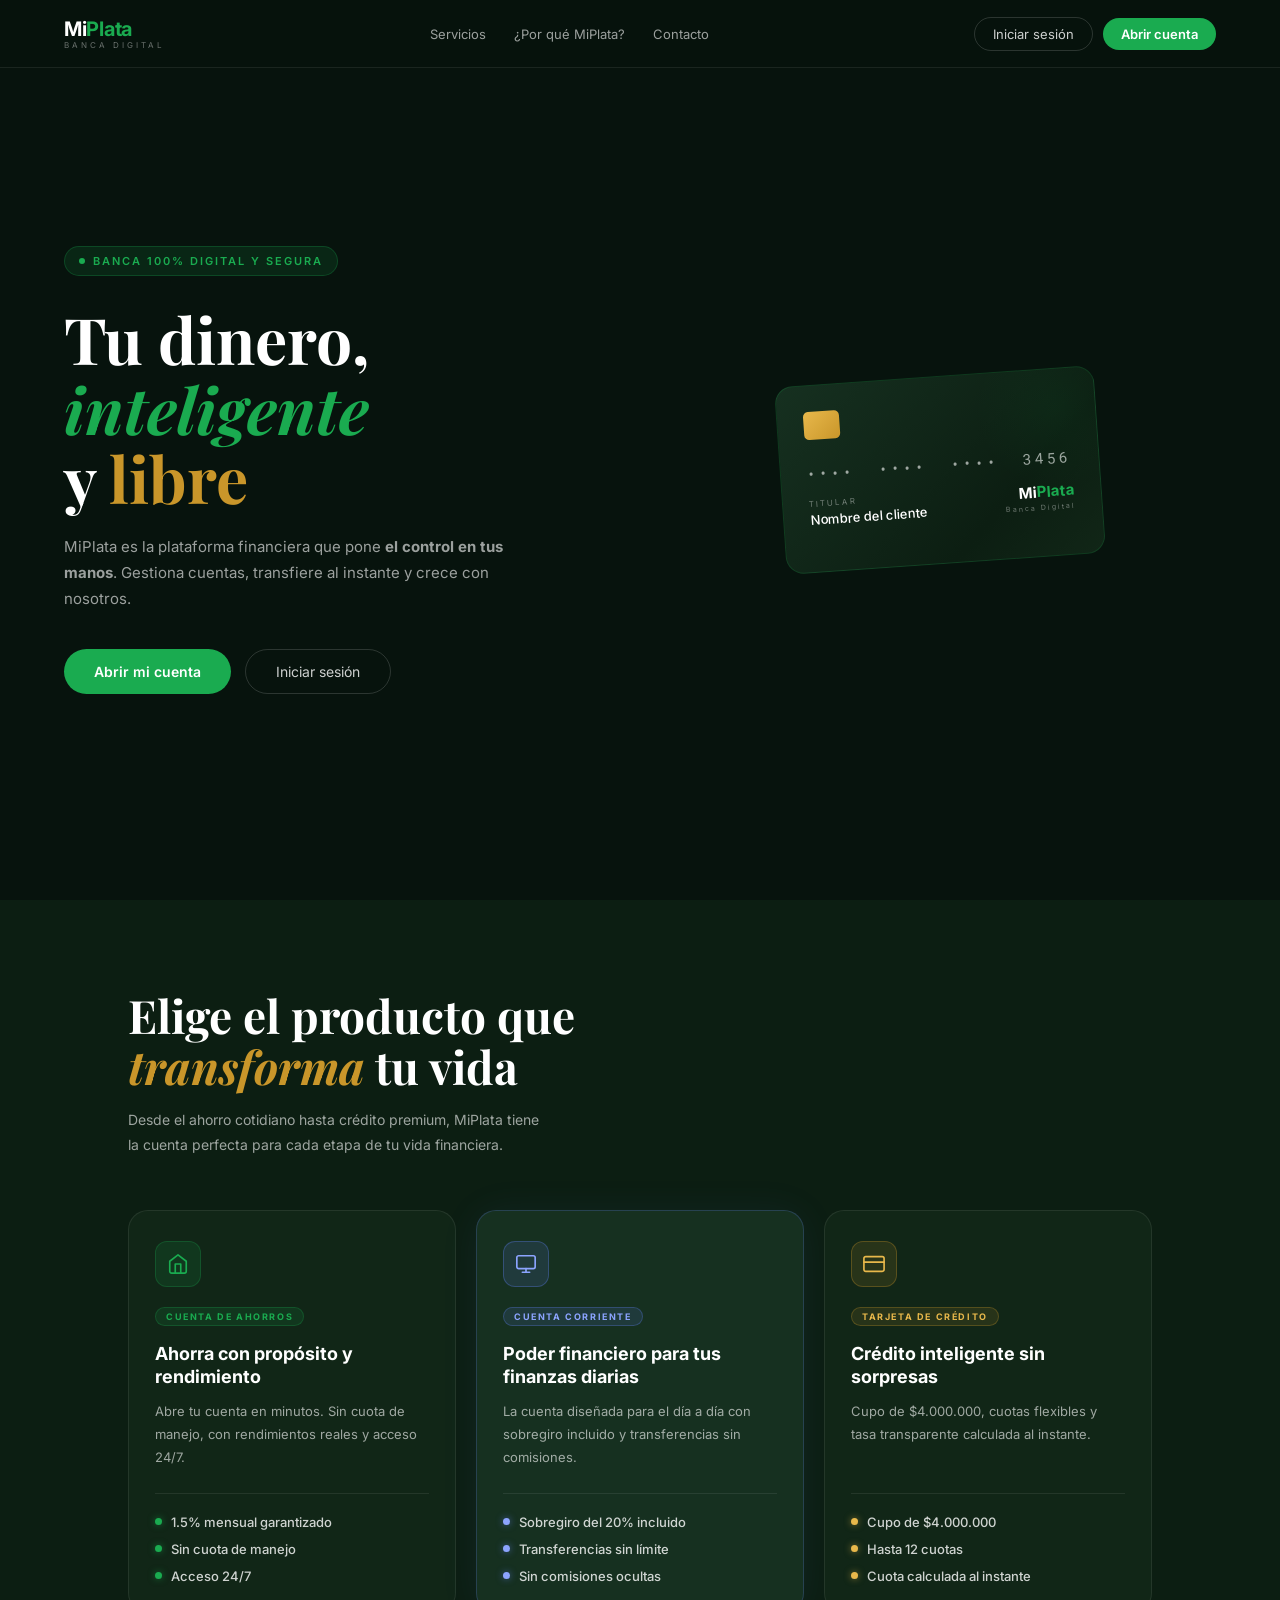
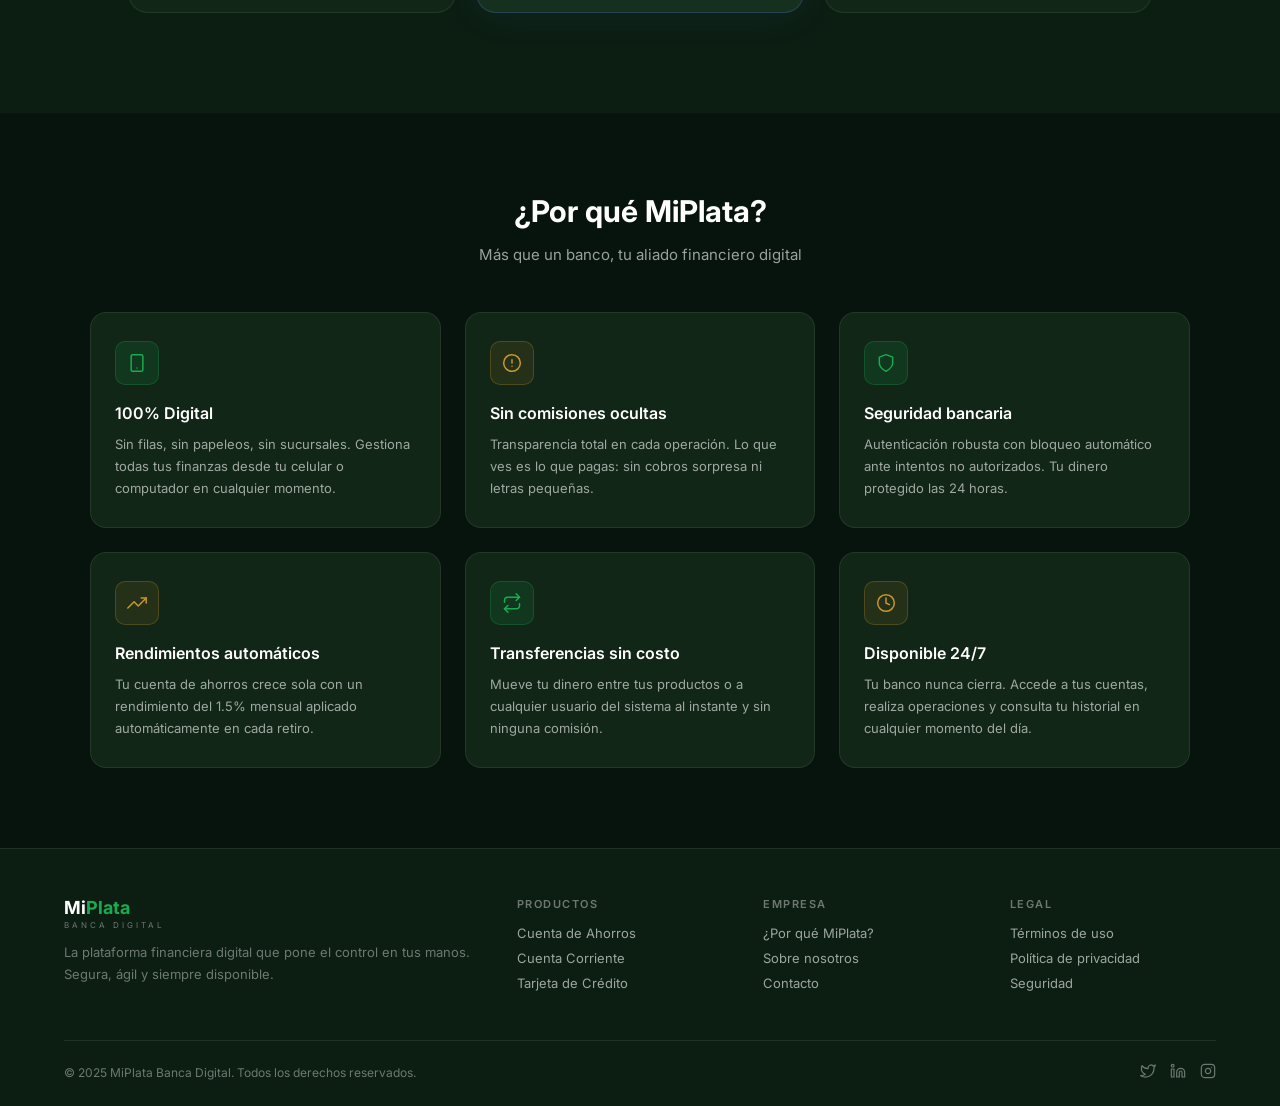
==== Miplata/index.html @ 4e87bd4b "US-001 feat, fet sistema bancario primer entregablea m2" ====
<!DOCTYPE html>
<html lang="es">
<head>
  <meta charset="UTF-8">
  <meta name="viewport" content="width=device-width, initial-scale=1.0">
  <title>MiPlata · Banca Digital</title>
  <link rel="stylesheet" href="css/styles.css">
  <link rel="preconnect" href="https://fonts.googleapis.com">
  <link rel="preconnect" href="https://fonts.gstatic.com" crossorigin>
</head>
<body>

<!-- ══════════════════════════════════════════
     LANDING
══════════════════════════════════════════ -->
<!-- PÁGINA DE DESTINO -->
<div id="page-landing" style="display:none">
  <section class="hero">
    <div class="hero-content">
      <div class="hero-badge"><span class="badge-dot"></span>Banca 100% digital y segura</div>
      <h1 class="hero-title">
        Tu dinero,<br>
        <span class="italic">inteligente</span><br>
        y <span class="gold">libre</span>
      </h1>
      <p class="hero-desc">
        MiPlata es la plataforma financiera que pone <strong>el control en tus manos</strong>.
        Gestiona cuentas, transfiere al instante y crece con nosotros.
      </p>
      <div class="hero-actions">
        <button class="btn-primary" id="hero-btn-register">Abrir mi cuenta</button>
        <button class="btn-outline" id="hero-btn-login">Iniciar sesión</button>
      </div>
    </div>
    <div class="hero-visual">
      <div class="bank-card">
        <div class="card-chip"></div>
        <div class="card-number">•••• &nbsp;•••• &nbsp;•••• &nbsp;3456</div>
        <div class="card-footer">
          <div>
            <div class="card-holder-label">Titular</div>
            <div class="card-holder-name">Nombre del cliente</div>
          </div>
          <div>
            <div class="card-brand-name">Mi<span>Plata</span></div>
            <div class="card-brand-sub">Banca Digital</div>
          </div>
        </div>
      </div>
    </div>
  </section>
<!-- Servicios destacados -->
  <section class="features" id="servicios">
    <div class="products-header">
      <h2 class="products-heading">Elige el producto que <em class="heading-em">transforma</em> tu vida</h2>
      <p class="products-subheading">Desde el ahorro cotidiano hasta crédito premium, MiPlata tiene la cuenta perfecta para cada etapa de tu vida financiera.</p>
    </div>
    <div class="products-grid">

      <!-- Cuenta de Ahorros -->
      <div class="product-card">
        <div class="pc-icon pc-icon--green">
          <svg viewBox="0 0 24 24" fill="none" stroke="currentColor" stroke-width="1.8" stroke-linecap="round" stroke-linejoin="round"><path d="M3 9l9-7 9 7v11a2 2 0 0 1-2 2H5a2 2 0 0 1-2-2z"/><polyline points="9 22 9 12 15 12 15 22"/></svg>
        </div>
        <span class="pc-badge pc-badge--green">Cuenta de Ahorros</span>
        <h3 class="pc-title">Ahorra con propósito y rendimiento</h3>
        <p class="pc-desc">Abre tu cuenta en minutos. Sin cuota de manejo, con rendimientos reales y acceso 24/7.</p>
        <ul class="pc-list">
          <li class="pc-item pc-item--green">1.5% mensual garantizado</li>
          <li class="pc-item pc-item--green">Sin cuota de manejo</li>
          <li class="pc-item pc-item--green">Acceso 24/7</li>
        </ul>
      </div>

      <!-- Cuenta Corriente -->
      <div class="product-card product-card--featured">
        <div class="pc-icon pc-icon--blue">
          <svg viewBox="0 0 24 24" fill="none" stroke="currentColor" stroke-width="1.8" stroke-linecap="round" stroke-linejoin="round"><rect x="2" y="3" width="20" height="14" rx="2"/><path d="M8 21h8"/><path d="M12 17v4"/></svg>
        </div>
        <span class="pc-badge pc-badge--blue">Cuenta Corriente</span>
        <h3 class="pc-title">Poder financiero para tus finanzas diarias</h3>
        <p class="pc-desc">La cuenta diseñada para el día a día con sobregiro incluido y transferencias sin comisiones.</p>
        <ul class="pc-list">
          <li class="pc-item pc-item--blue">Sobregiro del 20% incluido</li>
          <li class="pc-item pc-item--blue">Transferencias sin límite</li>
          <li class="pc-item pc-item--blue">Sin comisiones ocultas</li>
        </ul>
      </div>

      <!-- Tarjeta de Crédito -->
      <div class="product-card">
        <div class="pc-icon pc-icon--gold">
          <svg viewBox="0 0 24 24" fill="none" stroke="currentColor" stroke-width="1.8" stroke-linecap="round" stroke-linejoin="round"><rect x="1" y="4" width="22" height="16" rx="2"/><line x1="1" y1="10" x2="23" y2="10"/></svg>
        </div>
        <span class="pc-badge pc-badge--gold">Tarjeta de Crédito</span>
        <h3 class="pc-title">Crédito inteligente sin sorpresas</h3>
        <p class="pc-desc">Cupo de $4.000.000, cuotas flexibles y tasa transparente calculada al instante.</p>
        <ul class="pc-list">
          <li class="pc-item pc-item--gold">Cupo de $4.000.000</li>
          <li class="pc-item pc-item--gold">Hasta 12 cuotas</li>
          <li class="pc-item pc-item--gold">Cuota calculada al instante</li>
        </ul>
      </div>

    </div>
  </section>
<!-- ¿Por qué MiPlata? -->
  <section class="why-section" id="por-que-miplata">
    <h2 class="section-title">¿Por qué MiPlata?</h2>
    <p class="why-subtitle">Más que un banco, tu aliado financiero digital</p>
    <div class="why-grid">
      <div class="why-card">
        <div class="why-icon">
          <svg viewBox="0 0 24 24" fill="none" stroke="currentColor" stroke-width="1.8" stroke-linecap="round" stroke-linejoin="round"><rect x="5" y="2" width="14" height="20" rx="2"/><line x1="12" y1="18" x2="12.01" y2="18"/></svg>
        </div>
        <h3 class="why-title">100% Digital</h3>
        <p class="why-desc">Sin filas, sin papeleos, sin sucursales. Gestiona todas tus finanzas desde tu celular o computador en cualquier momento.</p>
      </div>
      <div class="why-card">
        <div class="why-icon why-icon--gold">
          <svg viewBox="0 0 24 24" fill="none" stroke="currentColor" stroke-width="1.8" stroke-linecap="round" stroke-linejoin="round"><circle cx="12" cy="12" r="10"/><line x1="12" y1="8" x2="12" y2="12"/><line x1="12" y1="16" x2="12.01" y2="16"/></svg>
        </div>
        <h3 class="why-title">Sin comisiones ocultas</h3>
        <p class="why-desc">Transparencia total en cada operación. Lo que ves es lo que pagas: sin cobros sorpresa ni letras pequeñas.</p>
      </div>
      <div class="why-card">
        <div class="why-icon">
          <svg viewBox="0 0 24 24" fill="none" stroke="currentColor" stroke-width="1.8" stroke-linecap="round" stroke-linejoin="round"><path d="M12 22s8-4 8-10V5l-8-3-8 3v7c0 6 8 10 8 10z"/></svg>
        </div>
        <h3 class="why-title">Seguridad bancaria</h3>
        <p class="why-desc">Autenticación robusta con bloqueo automático ante intentos no autorizados. Tu dinero protegido las 24 horas.</p>
      </div>
      <div class="why-card">
        <div class="why-icon why-icon--gold">
          <svg viewBox="0 0 24 24" fill="none" stroke="currentColor" stroke-width="1.8" stroke-linecap="round" stroke-linejoin="round"><polyline points="23 6 13.5 15.5 8.5 10.5 1 18"/><polyline points="17 6 23 6 23 12"/></svg>
        </div>
        <h3 class="why-title">Rendimientos automáticos</h3>
        <p class="why-desc">Tu cuenta de ahorros crece sola con un rendimiento del 1.5% mensual aplicado automáticamente en cada retiro.</p>
      </div>
      <div class="why-card">
        <div class="why-icon">
          <svg viewBox="0 0 24 24" fill="none" stroke="currentColor" stroke-width="1.8" stroke-linecap="round" stroke-linejoin="round"><polyline points="17 1 21 5 17 9"/><path d="M3 11V9a4 4 0 0 1 4-4h14"/><polyline points="7 23 3 19 7 15"/><path d="M21 13v2a4 4 0 0 1-4 4H3"/></svg>
        </div>
        <h3 class="why-title">Transferencias sin costo</h3>
        <p class="why-desc">Mueve tu dinero entre tus productos o a cualquier usuario del sistema al instante y sin ninguna comisión.</p>
      </div>
      <div class="why-card">
        <div class="why-icon why-icon--gold">
          <svg viewBox="0 0 24 24" fill="none" stroke="currentColor" stroke-width="1.8" stroke-linecap="round" stroke-linejoin="round"><circle cx="12" cy="12" r="10"/><polyline points="12 6 12 12 16 14"/></svg>
        </div>
        <h3 class="why-title">Disponible 24/7</h3>
        <p class="why-desc">Tu banco nunca cierra. Accede a tus cuentas, realiza operaciones y consulta tu historial en cualquier momento del día.</p>
      </div>
    </div>
  </section>

<!-- Contacto -->
  <footer class="footer">
    <div class="footer-grid">
      <div class="footer-brand">
        <div class="brand-main" style="font-size:18px;font-weight:700">Mi<span style="color:var(--green)">Plata</span></div>
        <div class="brand-sub" style="font-size:8px;letter-spacing:3px;color:var(--w40);text-transform:uppercase;margin-top:2px">Banca Digital</div>
        <p style="margin-top:12px">La plataforma financiera digital que pone el control en tus manos. Segura, ágil y siempre disponible.</p>
      </div>
      <div class="footer-col">
        <h4>Productos</h4>
        <a href="#">Cuenta de Ahorros</a>
        <a href="#">Cuenta Corriente</a>
        <a href="#">Tarjeta de Crédito</a>
      </div>
      <div class="footer-col">
        <h4>Empresa</h4>
        <a href="#">¿Por qué MiPlata?</a>
        <a href="#">Sobre nosotros</a>
        <a href="#">Contacto</a>
      </div>
      <div class="footer-col">
        <h4>Legal</h4>
        <a href="#">Términos de uso</a>
        <a href="#">Política de privacidad</a>
        <a href="#">Seguridad</a>
      </div>
    </div>
    <div class="footer-bottom">
      <span>© 2025 MiPlata Banca Digital. Todos los derechos reservados.</span>
      <div class="footer-social">
        <a href="#"><svg viewBox="0 0 24 24" fill="none" stroke="currentColor" stroke-width="1.8" stroke-linecap="round" stroke-linejoin="round"><path d="M23 3a10.9 10.9 0 0 1-3.14 1.53 4.48 4.48 0 0 0-7.86 3v1A10.66 10.66 0 0 1 3 4s-4 9 5 13a11.64 11.64 0 0 1-7 2c9 5 20 0 20-11.5a4.5 4.5 0 0 0-.08-.83A7.72 7.72 0 0 0 23 3z"/></svg></a>
        <a href="#"><svg viewBox="0 0 24 24" fill="none" stroke="currentColor" stroke-width="1.8" stroke-linecap="round" stroke-linejoin="round"><path d="M16 8a6 6 0 0 1 6 6v7h-4v-7a2 2 0 0 0-2-2 2 2 0 0 0-2 2v7h-4v-7a6 6 0 0 1 6-6z"/><rect x="2" y="9" width="4" height="12"/><circle cx="4" cy="4" r="2"/></svg></a>
        <a href="#"><svg viewBox="0 0 24 24" fill="none" stroke="currentColor" stroke-width="1.8" stroke-linecap="round" stroke-linejoin="round"><rect x="2" y="2" width="20" height="20" rx="5"/><path d="M16 11.37A4 4 0 1 1 12.63 8 4 4 0 0 1 16 11.37z"/><line x1="17.5" y1="6.5" x2="17.51" y2="6.5"/></svg></a>
      </div>
    </div>
  </footer>
</div>

<!-- ══════════════════════════════════════════
     LOGIN
══════════════════════════════════════════ -->
<div id="page-login" style="display:none">
  <div class="auth-page">
    <div class="auth-container">
      <div class="auth-brand">
        <h2>Bienvenido a<br>Mi<span>Plata</span></h2>
        <p>Acceda de forma segura a su banca digital. Sus finanzas en un solo lugar, siempre disponibles.</p>
      </div>
      <div class="auth-card">
        <h3>Iniciar sesión</h3>
        <div id="login-intentos" class="intentos-badge hidden">
          <svg viewBox="0 0 24 24" fill="none" stroke="currentColor" stroke-width="1.8" stroke-linecap="round" stroke-linejoin="round"><rect x="3" y="11" width="18" height="11" rx="2"/><path d="M7 11V7a5 5 0 0 1 10 0v4"/></svg>
          <span></span>
        </div>
        <div id="login-alert" class="hidden" style="margin-bottom:16px"></div>
        <form id="form-login">
          <div class="form-group">
            <label>Usuario</label>
            <input id="login-usuario" class="form-control" type="text" placeholder="Nombre de usuario" autocomplete="username">
          </div>
          <div class="form-group">
            <label>Contraseña</label>
            <input id="login-contrasena" class="form-control" type="password" placeholder="Contraseña" autocomplete="current-password">
          </div>
          <button class="btn-submit" id="btn-login" type="submit">Iniciar sesión</button>
        </form>
        <div class="auth-footer">¿No tiene cuenta? <a href="#" id="link-to-registro">Regístrese aquí</a></div>
      </div>
    </div>
  </div>
</div>

<!-- ══════════════════════════════════════════
     REGISTRO
══════════════════════════════════════════ -->
<div id="page-registro" style="display:none">
  <div class="auth-page">
    <div class="auth-container">
      <div class="auth-brand">
        <h2>Únase a<br>Mi<span>Plata</span></h2>
        <p>Abra su cuenta en minutos y comience a gestionar su dinero de forma inteligente y segura.</p>
      </div>
      <div class="auth-card">
        <h3>Crear cuenta</h3>
        <div id="reg-alert" class="hidden" style="margin-bottom:16px"></div>
        <form id="form-registro">
          <div class="form-row">
            <div class="form-group">
              <label>Tipo de documento</label>
              <select id="reg-tipo-doc" class="form-control">
                <option value="CC">Cédula de ciudadanía</option>
                <option value="PA">Pasaporte</option>
              </select>
            </div>
            <div class="form-group">
              <label>Número de documento</label>
              <input id="reg-id" class="form-control" type="text" placeholder="Ej: 1234567890">
            </div>
          </div>
          <div class="form-group">
            <label>Celular</label>
            <input id="reg-celular" class="form-control" type="tel" placeholder="Ej: 3001234567">
          </div>
          <div class="form-group">
            <label>Nombre completo</label>
            <input id="reg-nombre" class="form-control" type="text" placeholder="Nombre y apellidos">
          </div>
          <div class="form-group">
            <label>Usuario <span style="color:var(--w40);font-size:11px">(identificador único)</span></label>
            <input id="reg-usuario" class="form-control" type="text" placeholder="Nombre de usuario">
          </div>
          <div class="form-row">
            <div class="form-group">
              <label>Contraseña</label>
              <input id="reg-contrasena" class="form-control" type="password" placeholder="Mínimo 4 caracteres">
            </div>
            <div class="form-group">
              <label>Confirmar contraseña</label>
              <input id="reg-confirmar" class="form-control" type="password" placeholder="Repita la contraseña">
            </div>
          </div>
          <div class="form-row">
            <div class="form-group">
              <label>Tipo de cuenta</label>
              <select id="reg-tipo" class="form-control">
                <option value="AH">Cuenta de Ahorros</option>
                <option value="CC">Cuenta Corriente</option>
              </select>
            </div>
            <div class="form-group">
              <label>Saldo inicial (COP)</label>
              <input id="reg-saldo" class="form-control" type="number" min="0" placeholder="Ej: 500.000">
            </div>
          </div>
          <button class="btn-submit" type="submit">Crear mi cuenta</button>
        </form>
        <div class="auth-footer">¿Ya tiene cuenta? <a href="#" id="link-to-login">Inicie sesión</a></div>
      </div>
    </div>
  </div>
</div>

<!-- ══════════════════════════════════════════
     DASHBOARD
══════════════════════════════════════════ -->
<!-- NAVBAR (landing / auth) -->
<nav class="navbar" id="main-navbar">
  <div class="nav-brand">
    <div class="brand-main">Mi<span>Plata</span></div>
    <div class="brand-sub">Banca Digital</div>
  </div>
  <div class="nav-links">
    <a href="#servicios" id="nav-servicios">Servicios</a>
    <a href="#por-que-miplata" id="nav-por-que">¿Por qué MiPlata?</a>
    <a href="#">Contacto</a>
  </div>
  <div class="nav-actions">
    <button class="btn-nav-login" id="nav-login">Iniciar sesión</button>
    <button class="btn-nav-register" id="nav-register">Abrir cuenta</button>
  </div>
</nav>

<!-- TOPBAR DASHBOARD -->
<header class="dash-topbar" id="dash-topbar">
  <div class="dash-topbar__brand">
    <div class="brand-main">Mi<span>Plata</span></div>
    <div class="brand-sub">Banca Digital</div>
  </div>
  <div class="dash-topbar__center">
    <div class="dash-topbar__greeting" id="topbar-greeting">Bienvenido</div>
    <div class="dash-topbar__date" id="topbar-date"></div>
  </div>
  
</header>
<!-- FIN NAVBAR / TOPBAR -->
<div id="page-dashboard" style="display:none">
  <div class="dashboard">
    <aside class="sidebar">
      <div class="sidebar-user">
        <div class="sidebar-avatar" id="sidebar-avatar">MP</div>
        <div class="sidebar-name" id="sidebar-name">Cliente</div>
        <div class="sidebar-id" id="sidebar-id">ID: —</div>
      </div>
      <nav class="sidebar-nav">
        <button class="nav-item active" data-panel="panel-saldo">
          <svg viewBox="0 0 24 24" fill="none" stroke="currentColor" stroke-width="1.8" stroke-linecap="round" stroke-linejoin="round"><rect x="1" y="4" width="22" height="16" rx="3"/><path d="M1 10h22"/></svg>
          Consultar Saldo
        </button>
        <button class="nav-item" data-panel="panel-consignar">
          <svg viewBox="0 0 24 24" fill="none" stroke="currentColor" stroke-width="1.8" stroke-linecap="round" stroke-linejoin="round"><line x1="12" y1="19" x2="12" y2="5"/><polyline points="5 12 12 5 19 12"/></svg>
          Consignar
        </button>
        <button class="nav-item" data-panel="panel-retirar">
          <svg viewBox="0 0 24 24" fill="none" stroke="currentColor" stroke-width="1.8" stroke-linecap="round" stroke-linejoin="round"><line x1="12" y1="5" x2="12" y2="19"/><polyline points="19 12 12 19 5 12"/></svg>
          Retirar
        </button>
        <button class="nav-item" data-panel="panel-transferir">
          <svg viewBox="0 0 24 24" fill="none" stroke="currentColor" stroke-width="1.8" stroke-linecap="round" stroke-linejoin="round"><polyline points="17 1 21 5 17 9"/><path d="M3 11V9a4 4 0 0 1 4-4h14"/><polyline points="7 23 3 19 7 15"/><path d="M21 13v2a4 4 0 0 1-4 4H3"/></svg>
          Transferir
        </button>
        <button class="nav-item" data-panel="panel-movimientos">
          <svg viewBox="0 0 24 24" fill="none" stroke="currentColor" stroke-width="1.8" stroke-linecap="round" stroke-linejoin="round"><circle cx="12" cy="12" r="10"/><polyline points="12 6 12 12 16 14"/></svg>
          Movimientos
        </button>
        <div class="nav-divider"></div>
        <button class="nav-item" data-panel="panel-perfil">
          <svg viewBox="0 0 24 24" fill="none" stroke="currentColor" stroke-width="1.8" stroke-linecap="round" stroke-linejoin="round"><path d="M20 21v-2a4 4 0 0 0-4-4H8a4 4 0 0 0-4 4v2"/><circle cx="12" cy="7" r="4"/></svg>
          Perfil
        </button>
        <div class="nav-divider"></div>
        <button class="nav-item danger" id="btn-logout">
          <svg viewBox="0 0 24 24" fill="none" stroke="currentColor" stroke-width="1.8" stroke-linecap="round" stroke-linejoin="round"><path d="M9 21H5a2 2 0 0 1-2-2V5a2 2 0 0 1 2-2h4"/><polyline points="16 17 21 12 16 7"/><line x1="21" y1="12" x2="9" y2="12"/></svg>
          Cerrar sesión
        </button>
      </nav>
    </aside>
<!-- CONTENIDO PRINCIPAL -->
    <main class="main-content">
      <div class="account-tabs" id="account-tabs"></div>

      <div class="balance-card">
        <div class="balance-label" id="balance-label">Saldo disponible</div>
        <div class="balance-amount" id="balance-amount">$0</div>
        <div class="balance-account-num" id="balance-account-num"></div>
        <div class="balance-meta" id="balance-meta"></div>
      </div>
<!-- PANEL SALDO -->
      <div class="panel active" id="panel-saldo">
        <h2 class="panel-title">Consultar saldo</h2>
        <div id="saldo-content"></div>
      </div>
<!-- PANEL CONSIGNAR -->
      <div class="panel" id="panel-consignar">
        <h2 class="panel-title">Consignar dinero</h2>
        <div id="consignar-content"></div>
      </div>
<!-- PANEL RETIRAR -->
      <div class="panel" id="panel-retirar">
        <h2 class="panel-title">Retirar dinero</h2>
        <div id="retirar-content"></div>
      </div>
<!-- PANEL TRANSFERIR -->
      <div class="panel" id="panel-transferir">
        <h2 class="panel-title">Transferir</h2>
        <div id="transferir-content"></div>
      </div>
<!-- PANEL MOVIMIENTOS -->
      <div class="panel" id="panel-movimientos">
        <h2 class="panel-title">Historial de movimientos</h2>
        <div class="movements-list" id="movimientos-list"></div>
      </div>
<!-- PANEL PERFIL -->
      <div class="panel" id="panel-perfil">
        <h2 class="panel-title">Perfil y seguridad</h2>
        <div id="perfil-content"></div>
      </div>
    </main>
  </div>
</div>

<!-- Scripts en orden estricto de dependencias -->
<script src="js/models/Enums.js"></script>
<script src="js/interfaces/Interfaces.js"></script>
<script src="js/models/Movimiento.js"></script>
<script src="js/models/Cuenta.js"></script>
<script src="js/models/CuentaAhorros.js"></script>
<script src="js/models/CuentaCorriente.js"></script>
<script src="js/models/TarjetaCredito.js"></script>
<script src="js/models/Cliente.js"></script>
<script src="js/services/Services.js"></script>
<script src="js/ui/Icons.js"></script>
<script src="js/ui/UIHelpers.js"></script>
<script src="js/ui/UIAuth.js"></script>
<script src="js/ui/UIDashboard.js"></script>
<script src="js/app.js"></script>
</body>
</html>
---- Miplata/css/styles.css ----
@import url('https://fonts.googleapis.com/css2?family=Playfair+Display:ital,wght@0,700;1,400&family=Inter:wght@300;400;500;600&family=Roboto+Mono:wght@400;500&display=swap');

:root {
  --bg-deep:      #07130d;
  --bg-dark:      #0c1e12;
  --bg-card:      #112617;
  --bg-panel:     #163020;
  --bg-input:     #0f2218;
  --green:        #1aab50;
  --green-light:  #22cc60;
  --green-glow:   rgba(26,171,80,0.13);
  --green-border: rgba(26,171,80,0.25);
  --gold:         #c9962a;
  --gold-light:   #e8b84b;
  --white:        #ffffff;
  --w80:          rgba(255,255,255,0.80);
  --w60:          rgba(255,255,255,0.60);
  --w40:          rgba(255,255,255,0.40);
  --w15:          rgba(255,255,255,0.15);
  --w08:          rgba(255,255,255,0.08);
  --w04:          rgba(255,255,255,0.04);
  --error:        #c0392b;
  --error-bg:     rgba(192,57,43,0.12);
  --error-border: rgba(192,57,43,0.30);
  --warn:         #d68910;
  --warn-bg:      rgba(214,137,16,0.12);
  --warn-border:  rgba(214,137,16,0.30);
  --success:      #1aab50;
  --success-bg:   rgba(26,171,80,0.12);
  --success-border:rgba(26,171,80,0.30);
  --radius-sm:    6px;
  --radius-md:    10px;
  --radius-lg:    16px;
  --radius-xl:    22px;
  --font-display: 'Playfair Display', serif;
  --font-ui:      'Inter', sans-serif;
  --font-mono:    'Roboto Mono', monospace;
  --trans:        all 0.22s ease;
}
/* Reset básico y estilos globales */
*,*::before,*::after { box-sizing:border-box; margin:0; padding:0; }
html { scroll-behavior:smooth; }
body { font-family:var(--font-ui); background:var(--bg-deep); color:var(--white); min-height:100vh; overflow-x:hidden; }
a { text-decoration:none; color:inherit; }
button { cursor:pointer; border:none; font-family:var(--font-ui); outline:none; }
input,select,textarea { font-family:var(--font-ui); outline:none; }
.hidden { display:none !important; }

/* ---- ALERTAS ---- */
.alert {
  padding:12px 16px;
  border-radius:var(--radius-sm);
  font-size:13px;
  font-weight:500;
  display:flex;
  align-items:flex-start;
  gap:10px;
  animation:fadeSlide .25s ease;
  line-height:1.5;
}
.alert svg { flex-shrink:0; margin-top:1px; width:14px; height:14px; }
.alert-success { background:var(--success-bg); color:#2ecc71; border:1px solid var(--success-border); }
.alert-error   { background:var(--error-bg);   color:#e74c3c; border:1px solid var(--error-border); }
.alert-warning { background:var(--warn-bg);    color:#f39c12; border:1px solid var(--warn-border); }
@keyframes fadeSlide { from{opacity:0;transform:translateY(-4px)} to{opacity:1;transform:translateY(0)} }

/* ---- NAVBAR ---- */
.navbar {
  position:fixed; top:0; left:0; right:0; z-index:1000;
  display:flex; align-items:center; justify-content:space-between;
  padding:0 5%; height:68px;
  background:rgba(7,19,13,0.97);
  backdrop-filter:blur(16px);
  border-bottom:1px solid var(--w08);
}
.nav-brand { display:flex; flex-direction:column; line-height:1; cursor:pointer; }
.nav-brand .brand-main { font-size:20px; font-weight:700; letter-spacing:-0.3px; }
.nav-brand .brand-main span { color:var(--green); }
.nav-brand .brand-sub { font-size:8px; letter-spacing:3px; color:var(--w40); text-transform:uppercase; margin-top:2px; }
.nav-links { display:flex; align-items:center; gap:28px; }
.nav-links a { font-size:13px; color:var(--w60); transition:var(--trans); }
.nav-links a:hover { color:var(--white); }
.nav-actions { display:flex; align-items:center; gap:10px; }
.btn-nav-login {
  padding:8px 18px; background:transparent;
  border:1px solid var(--w15); border-radius:50px;
  color:var(--w80); font-size:13px; transition:var(--trans);
}
.btn-nav-login:hover { border-color:var(--green); color:var(--green); }
.btn-nav-register {
  padding:8px 18px; background:var(--green); border-radius:50px;
  color:var(--white); font-size:13px; font-weight:600; transition:var(--trans);
}
.btn-nav-register:hover { background:var(--green-light); transform:translateY(-1px); }

/* ---- LANDING ---- */
.hero {
  min-height:100vh; display:flex; align-items:center;
  padding:100px 5% 60px; gap:60px; position:relative; overflow:hidden;
}
.hero-content { flex:1; max-width:540px; }
.hero-badge {
  display:inline-flex; align-items:center; gap:8px;
  padding:7px 14px; margin-bottom:28px;
  background:var(--green-glow); border:1px solid var(--green-border);
  border-radius:50px; font-size:11px; font-weight:600;
  letter-spacing:2px; text-transform:uppercase; color:var(--green);
}
.badge-dot { width:6px; height:6px; background:var(--green); border-radius:50%; }
.hero-title {
  font-family:var(--font-display);
  font-size:clamp(40px,5vw,64px);
  font-weight:700; line-height:1.08; margin-bottom:22px;
}
.hero-title .italic { font-style:italic; color:var(--green); }
.hero-title .gold   { color:var(--gold); }
.hero-desc { font-size:15px; line-height:1.75; color:var(--w60); margin-bottom:36px; max-width:440px; }
.hero-actions { display:flex; gap:14px; flex-wrap:wrap; }

.btn-primary {
  padding:13px 30px; background:var(--green); border-radius:50px;
  color:var(--white); font-size:14px; font-weight:600; transition:var(--trans);
}
.btn-primary:hover { background:var(--green-light); transform:translateY(-2px); }
.btn-outline {
  padding:13px 30px; background:transparent;
  border:1px solid var(--w15); border-radius:50px;
  color:var(--w80); font-size:14px; transition:var(--trans);
}
.btn-outline:hover { border-color:var(--w40); background:var(--w04); }

.hero-visual { flex:1; display:flex; justify-content:center; align-items:center; }
.bank-card {
  width:320px; height:188px;
  background:linear-gradient(135deg,#163020 0%,#0c1e12 70%,#112617 100%);
  border-radius:18px; padding:26px;
  border:1px solid rgba(26,171,80,0.18);
  position:relative; transform:rotate(-4deg); transition:var(--trans);
  overflow:hidden;
}
.bank-card::before {
  content:''; position:absolute; top:-40px; right:-40px;
  width:160px; height:160px;
  background:radial-gradient(circle,rgba(26,171,80,0.06) 0%,transparent 70%);
  border-radius:50%;
}
.bank-card:hover { transform:rotate(0deg) scale(1.02); }
.card-chip { width:36px; height:28px; background:linear-gradient(135deg,var(--gold-light),var(--gold)); border-radius:5px; margin-bottom:24px; }
.card-number { font-family:var(--font-mono); font-size:15px; letter-spacing:3px; color:var(--w60); margin-bottom:14px; }
.card-footer { display:flex; justify-content:space-between; align-items:flex-end; }
.card-holder-label { font-size:8px; letter-spacing:2px; color:var(--w40); text-transform:uppercase; }
.card-holder-name  { font-size:13px; font-weight:500; margin-top:3px; }
.card-brand-name   { font-size:15px; font-weight:700; text-align:right; }
.card-brand-name span { color:var(--green); }
.card-brand-sub { font-size:7px; letter-spacing:2px; color:var(--w40); text-align:right; margin-top:2px; }

/* ---- SECCIÓN PRODUCTOS ---- */
.features { padding:90px 10% 100px; background:var(--bg-dark); }
.section-title { font-size:30px; font-weight:700; text-align:center; margin-bottom:44px; }

.products-header { max-width:520px; margin-bottom:52px; }
.products-heading {
  font-family:var(--font-display);
  font-size:clamp(28px,3.8vw,46px);
  font-weight:700; line-height:1.1; margin-bottom:16px;
}
.heading-em { font-style:italic; color:var(--gold); }
.products-subheading { font-size:14px; color:var(--w60); line-height:1.8; max-width:420px; }

.products-grid {
  display:grid;
  grid-template-columns:repeat(3,1fr);
  gap:20px;
  max-width:1100px;
}
/** Para pantallas más pequeñas, ajustamos a 1 columna y luego a 2 columnas */
/* Card base */
.product-card {
  background:var(--bg-card);
  border:1px solid var(--w08);
  border-radius:20px;
  padding:30px 26px 28px;
  display:flex; flex-direction:column;
  transition:var(--trans);
}
.product-card:hover { transform:translateY(-5px); border-color:var(--w15); }
.product-card--featured {
  background:var(--bg-panel);
  border-color:rgba(99,130,255,0.22);
  box-shadow:0 2px 40px rgba(99,130,255,0.07);
}
/* Para destacar el producto "Tarjeta de Crédito", le damos un fondo ligeramente diferente, un borde con un color azul suave y una sombra sutil para hacerlo resaltar del resto de las tarjetas de producto. */
/* Icono */
.pc-icon {
  width:46px; height:46px; border-radius:12px;
  display:flex; align-items:center; justify-content:center;
  margin-bottom:20px; flex-shrink:0;
}
.pc-icon svg { width:22px; height:22px; }
.pc-icon--green { background:var(--green-glow);         border:1px solid var(--green-border); color:var(--green); }
.pc-icon--blue  { background:rgba(99,130,255,0.13);    border:1px solid rgba(99,130,255,0.30); color:#8ca4ff; }
.pc-icon--gold  { background:rgba(201,150,42,0.13);    border:1px solid rgba(201,150,42,0.30); color:var(--gold-light); }

/* Badge */
.pc-badge {
  display:inline-block;
  font-size:9px; font-weight:700; letter-spacing:1.6px; text-transform:uppercase;
  padding:3px 10px; border-radius:50px; margin-bottom:16px; width:fit-content;
}
.pc-badge--green { background:var(--green-glow);       border:1px solid var(--green-border); color:var(--green); }
.pc-badge--blue  { background:rgba(99,130,255,0.12);   border:1px solid rgba(99,130,255,0.28); color:#8ca4ff; }
.pc-badge--gold  { background:rgba(201,150,42,0.12);   border:1px solid rgba(201,150,42,0.28); color:var(--gold-light); }

/* Texto */
.pc-title { font-size:18px; font-weight:700; line-height:1.3; margin-bottom:12px; }
.pc-desc  { font-size:13px; color:var(--w60); line-height:1.75; margin-bottom:24px; flex:1; }

/* Lista de características */
.pc-list { list-style:none; border-top:1px solid var(--w08); padding-top:20px; display:flex; flex-direction:column; gap:11px; }
.pc-item {
  font-size:13px; font-weight:500; color:var(--w80);
  display:flex; align-items:center; gap:9px;
}
.pc-item::before { content:''; width:7px; height:7px; border-radius:50%; flex-shrink:0; }
.pc-item--green::before { background:var(--green);     box-shadow:0 0 7px rgba(26,171,80,0.55); }
.pc-item--blue::before  { background:#8ca4ff;          box-shadow:0 0 7px rgba(99,130,255,0.55); }
.pc-item--gold::before  { background:var(--gold-light);box-shadow:0 0 7px rgba(232,184,75,0.55); }

/* ---- ¿POR QUÉ MIPLATA? ---- */
.why-section { padding:80px 5%; background:var(--bg-deep); }
.why-subtitle { text-align:center; font-size:15px; color:var(--w60); margin-top:-28px; margin-bottom:48px; }
.why-grid { display:grid; grid-template-columns:repeat(auto-fit,minmax(280px,1fr)); gap:24px; max-width:1100px; margin:0 auto; }
.why-card {
  background:var(--bg-card); border:1px solid var(--w08);
  border-radius:var(--radius-lg); padding:28px 24px;
  transition:var(--trans); position:relative; overflow:hidden;
}
.why-card::before {
  content:''; position:absolute; top:0; left:0; right:0; height:2px;
  background:linear-gradient(90deg,var(--green),transparent);
  opacity:0; transition:var(--trans);
}
.why-card:hover { border-color:var(--green-border); transform:translateY(-4px); box-shadow:0 8px 32px rgba(26,171,80,0.08); }
.why-card:hover::before { opacity:1; }
.why-icon {
  width:44px; height:44px; margin-bottom:18px;
  background:var(--green-glow); border:1px solid var(--green-border);
  border-radius:var(--radius-md); display:flex; align-items:center; justify-content:center;
  color:var(--green);
}
.why-icon svg { width:20px; height:20px; }
.why-icon--gold {
  background:rgba(201,150,42,0.10); border-color:rgba(201,150,42,0.25); color:var(--gold);
}
.why-title { font-size:16px; font-weight:600; margin-bottom:10px; }
.why-desc  { font-size:13px; color:var(--w60); line-height:1.7; }

.footer { background:var(--bg-dark); border-top:1px solid var(--w08); padding:48px 5% 24px; }
.footer-grid { display:grid; grid-template-columns:2fr 1fr 1fr 1fr; gap:40px; margin-bottom:40px; }
.footer-brand p { font-size:13px; color:var(--w40); margin-top:12px; line-height:1.65; }
.footer-col h4 { font-size:11px; font-weight:600; letter-spacing:1.5px; text-transform:uppercase; color:var(--w40); margin-bottom:14px; }
.footer-col a  { display:block; font-size:13px; color:var(--w60); margin-bottom:9px; transition:var(--trans); }
.footer-col a:hover { color:var(--green); }
.footer-bottom { border-top:1px solid var(--w08); padding-top:22px; display:flex; justify-content:space-between; align-items:center; font-size:12px; color:var(--w40); }
.footer-social { display:flex; gap:14px; }
.footer-social a { color:var(--w40); transition:var(--trans); }
.footer-social a:hover { color:var(--green); }
.footer-social svg { width:16px; height:16px; }
/** Para pantallas más pequeñas, ajustamos el grid de la landing page a una sola columna y centramos el contenido. También reducimos los tamaños de fuente para mejorar la legibilidad en dispositivos móviles. */
/* ---- AUTH PAGES ---- */
.auth-page {
  min-height:100vh; display:flex; align-items:center; justify-content:center;
  padding:100px 20px 40px;
}
.auth-container { display:flex; gap:56px; max-width:940px; width:100%; align-items:center; }
.auth-brand { flex:1; }
.auth-brand h2 { font-family:var(--font-display); font-size:38px; margin-bottom:14px; line-height:1.1; }
.auth-brand h2 span { color:var(--green); }
.auth-brand p { font-size:14px; color:var(--w60); line-height:1.7; }
.auth-demo {
  margin-top:28px; padding:16px 18px;
  background:var(--bg-card); border-radius:var(--radius-md);
  border:1px solid var(--w08);
}
.auth-demo p { font-size:11px; color:var(--w40); margin-bottom:6px; letter-spacing:1px; text-transform:uppercase; }
.auth-demo code { display:block; font-family:var(--font-mono); font-size:12px; color:var(--green); margin-bottom:4px; }

.auth-card {
  flex:1; background:var(--bg-card); border:1px solid var(--w08);
  border-radius:var(--radius-xl); padding:38px 34px;
}
.auth-card h3 { font-size:20px; font-weight:700; margin-bottom:26px; }

.form-group { margin-bottom:18px; }
.form-group label { display:block; font-size:12px; font-weight:500; color:var(--w60); margin-bottom:7px; letter-spacing:0.3px; }
.form-control {
  width:100%; padding:11px 14px;
  background:var(--bg-input); border:1px solid var(--w15);
  border-radius:var(--radius-sm); color:var(--white); font-size:14px; transition:var(--trans);
}
.form-control:focus { border-color:var(--green); box-shadow:0 0 0 3px var(--green-glow); }
.form-control::placeholder { color:var(--w40); }
.form-control option { background:var(--bg-dark); }
.form-row { display:grid; grid-template-columns:1fr 1fr; gap:14px; }

.btn-submit {
  width:100%; padding:13px; background:var(--green); border-radius:var(--radius-sm);
  color:var(--white); font-size:14px; font-weight:600; transition:var(--trans); margin-top:6px;
}
.btn-submit:hover { background:var(--green-light); transform:translateY(-1px); }
.auth-footer { margin-top:18px; text-align:center; font-size:13px; color:var(--w40); }
.auth-footer a { color:var(--green); font-weight:500; }

.intentos-badge {
  display:inline-flex; align-items:center; gap:6px;
  padding:6px 12px; margin-bottom:14px;
  background:var(--error-bg); border:1px solid var(--error-border);
  border-radius:50px; font-size:12px; font-weight:600; color:#e74c3c;
}
.intentos-badge svg { width:13px; height:13px; }

/* ---- DASHBOARD TOPBAR ---- */
.dash-topbar {
  display:none;
  position:fixed; top:0; left:0; right:0; z-index:1000;
  height:68px; padding:0 32px;
  background:rgba(7,19,13,0.97); backdrop-filter:blur(16px);
  border-bottom:1px solid var(--w08);
  align-items:center; justify-content:space-between; gap:20px;
}
.dash-topbar__brand {
  display:flex; flex-direction:column; line-height:1; flex-shrink:0;
}
.dash-topbar__brand .brand-main { font-size:20px; font-weight:700; letter-spacing:-0.3px; }
.dash-topbar__brand .brand-main span { color:var(--green); }
.dash-topbar__brand .brand-sub { font-size:8px; letter-spacing:3px; color:var(--w40); text-transform:uppercase; margin-top:2px; }

.dash-topbar__center {
  flex:1; display:flex; flex-direction:column; align-items:center; gap:3px;
}
.dash-topbar__greeting {
  font-size:14px; font-weight:600; color:var(--white); letter-spacing:-0.1px;
}
.dash-topbar__date {
  font-size:11px; color:var(--w40); font-family:var(--font-mono); text-transform:capitalize;
}

.dash-topbar__right { display:flex; align-items:center; gap:12px; flex-shrink:0; }

.dash-topbar__user {
  display:flex; align-items:center; gap:10px;
  padding:7px 14px; border-radius:9px;
  border:1px solid var(--w08); background:var(--w04);
}
.dash-topbar__avatar {
  width:34px; height:34px; border-radius:50%;
  background:var(--green-glow); border:1.5px solid var(--green-border);
  display:flex; align-items:center; justify-content:center;
  font-size:12px; font-weight:700; color:var(--green); flex-shrink:0;
  font-family:var(--font-ui);
}
.dash-topbar__userinfo { display:flex; flex-direction:column; gap:2px; }
.dash-topbar__username { font-size:13px; font-weight:600; color:var(--white); line-height:1.1; }
.dash-topbar__userlabel { font-size:10px; color:var(--green); letter-spacing:.6px; text-transform:uppercase; }

.dash-topbar__logout {
  display:flex; align-items:center; gap:7px;
  padding:8px 16px; border-radius:8px;
  border:1px solid var(--w12); background:transparent;
  color:var(--w60); font-size:12px; font-weight:500; transition:var(--trans);
}
.dash-topbar__logout:hover {
  background:rgba(192,57,43,0.12); border-color:rgba(192,57,43,0.35); color:#e74c3c;
}

/* ---- DASHBOARD ---- */
.dashboard { display:flex; min-height:100vh; padding-top:68px; }

.sidebar {
  width:252px; background:var(--bg-dark); border-right:1px solid var(--w08);
  padding:28px 0; position:fixed; top:68px; left:0; bottom:0; overflow-y:auto;
}
.sidebar-user { padding:0 20px 22px; border-bottom:1px solid var(--w08); margin-bottom:14px; }
.sidebar-avatar {
  width:44px; height:44px; background:var(--green-glow);
  border:1.5px solid var(--green-border); border-radius:50%;
  display:flex; align-items:center; justify-content:center;
  font-size:16px; font-weight:700; color:var(--green); margin-bottom:10px;
}
.sidebar-name { font-size:14px; font-weight:600; }
.sidebar-id   { font-size:11px; color:var(--w40); margin-top:2px; font-family:var(--font-mono); }

.sidebar-nav { padding:0 10px; }
.nav-item {
  display:flex; align-items:center; gap:10px;
  padding:10px 12px; border-radius:var(--radius-sm);
  font-size:13px; color:var(--w60); transition:var(--trans);
  margin-bottom:2px; width:100%; background:transparent; text-align:left;
}
.nav-item:hover { background:var(--w04); color:var(--white); }
.nav-item.active { background:var(--green-glow); color:var(--green); font-weight:600; }
.nav-item svg { width:16px; height:16px; flex-shrink:0; }
.nav-divider { height:1px; background:var(--w08); margin:10px 12px; }
.nav-item.danger { color:#e74c3c; }
.nav-item.danger:hover { background:var(--error-bg); color:#e74c3c; }

.main-content { flex:1; margin-left:252px; padding:28px 32px; max-width:calc(100vw - 252px); }

.account-tabs { display:flex; gap:10px; margin-bottom:26px; flex-wrap:wrap; align-items:center; }
.account-tab {
  padding:8px 16px; background:var(--bg-card);
  border:1px solid var(--w08); border-radius:50px;
  color:var(--w60); font-size:12px; font-weight:500; transition:var(--trans);
}
.account-tab:hover { border-color:var(--green-border); color:var(--white); }
.account-tab.active { background:var(--green-glow); border-color:var(--green-border); color:var(--green); font-weight:600; }
.btn-solicitar-tc {
  padding:8px 14px; background:transparent;
  border:1px dashed var(--gold); border-radius:50px;
  color:var(--gold); font-size:12px; font-weight:500; transition:var(--trans);
  display:flex; align-items:center; gap:6px;
}
.btn-solicitar-tc:hover { background:rgba(201,150,42,0.08); }
.btn-solicitar-tc svg { width:14px; height:14px; }

.balance-card {
  background:var(--bg-card); border:1px solid var(--green-border);
  border-radius:var(--radius-xl); padding:28px 30px; margin-bottom:22px; position:relative; overflow:hidden;
}
.balance-card::after {
  content:''; position:absolute; top:-80px; right:-80px;
  width:220px; height:220px;
  background:radial-gradient(circle,rgba(26,171,80,0.05) 0%,transparent 70%);
  border-radius:50%; pointer-events:none;
}
.balance-label { font-size:11px; color:var(--w40); letter-spacing:1.5px; text-transform:uppercase; margin-bottom:6px; }
.balance-amount { font-family:var(--font-mono); font-size:clamp(26px,3.5vw,40px); font-weight:500; color:var(--green); margin-bottom:6px; }
.balance-account-num { font-size:12px; color:var(--w40); font-family:var(--font-mono); }
.balance-meta { display:flex; gap:28px; margin-top:18px; flex-wrap:wrap; }
.balance-meta-item .meta-label { font-size:10px; color:var(--w40); text-transform:uppercase; letter-spacing:1px; }
.balance-meta-item .meta-value { font-size:13px; font-weight:500; margin-top:3px; }

.panel { display:none; }
.panel.active { display:block; }
.panel-title { font-size:20px; font-weight:700; margin-bottom:22px; }

.op-card {
  background:var(--bg-card); border:1px solid var(--w08);
  border-radius:var(--radius-lg); padding:26px; max-width:460px;
}
.op-card + .op-card { margin-top:18px; }
.op-card h4 { font-size:14px; font-weight:600; color:var(--w80); margin-bottom:18px; padding-bottom:12px; border-bottom:1px solid var(--w08); }

.btn-action {
  width:100%; padding:12px; background:var(--green); border-radius:var(--radius-sm);
  color:var(--white); font-size:14px; font-weight:600; transition:var(--trans); margin-top:4px;
}
.btn-action:hover { background:var(--green-light); transform:translateY(-1px); }
.btn-action.secondary {
  background:transparent; border:1px solid var(--w15); color:var(--w80);
}
.btn-action.secondary:hover { background:var(--w04); border-color:var(--w40); transform:none; }
.btn-action.danger { background:var(--error); }
.btn-action.danger:hover { background:#a93226; transform:none; }

.info-box {
  padding:11px 14px; border-radius:var(--radius-sm);
  font-size:13px; display:flex; align-items:flex-start; gap:8px;
  margin-bottom:16px; line-height:1.5;
}
.info-box svg { flex-shrink:0; margin-top:1px; }
.info-box.warn { background:var(--warn-bg); border:1px solid var(--warn-border); color:#f39c12; }
.info-box.info { background:var(--green-glow); border:1px solid var(--green-border); color:var(--green); }

.cuota-preview {
  background:var(--bg-panel); border:1px solid var(--green-border);
  border-radius:var(--radius-md); padding:18px; margin-top:14px;
}
.cuota-preview .cp-label { font-size:10px; color:var(--w40); text-transform:uppercase; letter-spacing:1px; }
.cuota-preview .cp-value { font-family:var(--font-mono); font-size:26px; color:var(--green); font-weight:500; margin:4px 0; }
.cuota-preview .cp-detail { font-size:11px; color:var(--w40); }

/* ---- Saldo panel ---- */
.saldo-section { max-width:900px; }
.saldo-section-title {
  font-size:11px; font-weight:600; color:var(--w40);
  text-transform:uppercase; letter-spacing:1.5px;
  margin-bottom:14px; padding-bottom:10px;
  border-bottom:1px solid var(--w08);
}
.saldo-stats {
  display:grid;
  grid-template-columns:repeat(2,1fr);
  gap:14px;
  margin-bottom:18px;
}
.saldo-stat-card {
  background:var(--bg-panel);
  border:1px solid var(--w08);
  border-radius:var(--radius-md);
  padding:16px 18px;
  display:flex;
  align-items:center;
  gap:14px;
  transition:var(--trans);
}
.saldo-stat-card:hover { border-color:var(--green-border); background:var(--bg-card); }
.saldo-stat-icon {
  width:40px; height:40px; flex-shrink:0;
  border-radius:var(--radius-sm);
  display:flex; align-items:center; justify-content:center;
  background:var(--green-glow); border:1px solid var(--green-border); color:var(--green);
}
.saldo-stat-icon.gold { background:rgba(201,150,42,0.10); border-color:rgba(201,150,42,0.25); color:var(--gold); }
.saldo-stat-icon svg { width:18px; height:18px; }
.saldo-stat-body { flex:1; min-width:0; }
.saldo-stat-label { font-size:10px; color:var(--w40); text-transform:uppercase; letter-spacing:1px; margin-bottom:4px; }
.saldo-stat-value { font-family:var(--font-mono); font-size:16px; font-weight:500; color:var(--white); }
.saldo-stat-value.c-green { color:var(--green); }
.saldo-stat-value.c-gold  { color:var(--gold); }
.saldo-stat-hint { font-size:11px; color:var(--w40); margin-top:3px; }
.info-box svg { flex-shrink:0; margin-top:1px; width:15px; height:15px; }

/* Movimientos */
.movements-list { display:flex; flex-direction:column; gap:8px; }
.mv-item {
  display:flex; align-items:center; gap:14px;
  padding:14px 18px; background:var(--bg-card);
  border:1px solid var(--w08); border-radius:var(--radius-md); transition:var(--trans);
}
.mv-item:hover { border-color:var(--w15); }
.mv-icon {
  width:38px; height:38px; border-radius:8px;
  display:flex; align-items:center; justify-content:center; flex-shrink:0;
}
.mv-icon svg { width:18px; height:18px; }
.mv-icon.credit   { background:var(--success-bg); color:var(--green); }
.mv-icon.debit    { background:var(--error-bg); color:#e74c3c; }
.mv-icon.transfer { background:rgba(52,152,219,0.12); color:#3498db; }
.mv-icon.tc       { background:rgba(201,150,42,0.12); color:var(--gold); }
.mv-details { flex:1; min-width:0; }
.mv-desc { font-size:13px; font-weight:500; white-space:nowrap; overflow:hidden; text-overflow:ellipsis; }
.mv-date { font-size:11px; color:var(--w40); margin-top:2px; font-family:var(--font-mono); }
.mv-amount { text-align:right; flex-shrink:0; }
.mv-val { font-family:var(--font-mono); font-size:14px; font-weight:500; }
.mv-val.credit   { color:var(--green); }
.mv-val.debit    { color:#e74c3c; }
.mv-saldo { font-size:10px; color:var(--w40); margin-top:2px; font-family:var(--font-mono); }

/* Perfil */
.profile-grid { display:grid; grid-template-columns:1fr 1fr; gap:20px; }

/* Transferir */
.transfer-validation {
  display:flex; gap:10px; margin-top:6px; align-items:flex-start;
}
.transfer-validation input { flex:1; }
.btn-verify {
  padding:11px 14px; background:var(--bg-panel);
  border:1px solid var(--w15); border-radius:var(--radius-sm);
  color:var(--w80); font-size:13px; font-weight:500; transition:var(--trans); white-space:nowrap;
}
.btn-verify:hover { border-color:var(--green-border); color:var(--green); }
.dest-confirmed {
  padding:10px 14px; background:var(--success-bg); border:1px solid var(--success-border);
  border-radius:var(--radius-sm); font-size:13px; color:var(--green);
  display:flex; align-items:center; gap:8px; margin-top:8px;
}
.dest-confirmed svg { width:14px; height:14px; flex-shrink:0; }

/* Modal */
.modal-overlay {
  position:fixed; inset:0; background:rgba(0,0,0,0.75);
  backdrop-filter:blur(4px); display:flex; align-items:center; justify-content:center;
  z-index:2000; animation:fadeSlide .2s ease;
}
.modal-box {
  background:var(--bg-card); border:1px solid var(--w15);
  border-radius:var(--radius-xl); padding:34px;
  width:100%; max-width:440px;
}
.modal-box h3 { font-size:18px; font-weight:700; margin-bottom:8px; }
.modal-box p  { font-size:13px; color:var(--w60); margin-bottom:20px; }
.modal-actions { display:flex; gap:10px; margin-top:22px; justify-content:flex-end; }
.btn-cancel {
  padding:10px 22px; background:transparent; border:1px solid var(--w15);
  border-radius:var(--radius-sm); color:var(--w60); font-size:13px; transition:var(--trans);
}
.btn-cancel:hover { background:var(--w04); color:var(--white); }

/* ---- RESPONSIVE ---- */
@media (max-width:1024px) {
  .products-grid { grid-template-columns:1fr 1fr; }
  .footer-grid { grid-template-columns:1fr 1fr; }
  .profile-grid { grid-template-columns:1fr; }
  .auth-container { flex-direction:column; gap:28px; }
  .auth-brand { text-align:center; }
}
@media (max-width:768px) {
  .nav-links { display:none; }
  .hero { flex-direction:column; text-align:center; padding:90px 5% 40px; gap:36px; }
  .hero-actions { justify-content:center; }
  .bank-card { width:280px; height:168px; }
  .dashboard { flex-direction:column; }
  .sidebar { width:100%; position:relative; top:0; border-right:none; border-bottom:1px solid var(--w08); padding:12px 0; }
  .sidebar-nav { display:flex; gap:4px; padding:0 10px; overflow-x:auto; }
  .nav-item { padding:8px 12px; font-size:12px; white-space:nowrap; }
  .nav-divider { width:1px; height:20px; margin:0 2px; }
  .sidebar-user { display:none; }
  .main-content { margin-left:0; max-width:100%; padding:18px 16px; }
  .footer-grid { grid-template-columns:1fr; }
  .footer-bottom { flex-direction:column; gap:14px; text-align:center; }
  .form-row { grid-template-columns:1fr; }
  .op-card { max-width:100%; }
  .saldo-stats { grid-template-columns:1fr; }
  .products-grid { grid-template-columns:1fr; }
}
@media (max-width:480px) {
  .auth-card { padding:26px 18px; }
  .balance-card { padding:20px 18px; }
  .modal-box { padding:24px 18px; margin:0 16px; }
  .main-content { padding:14px 12px; }
}
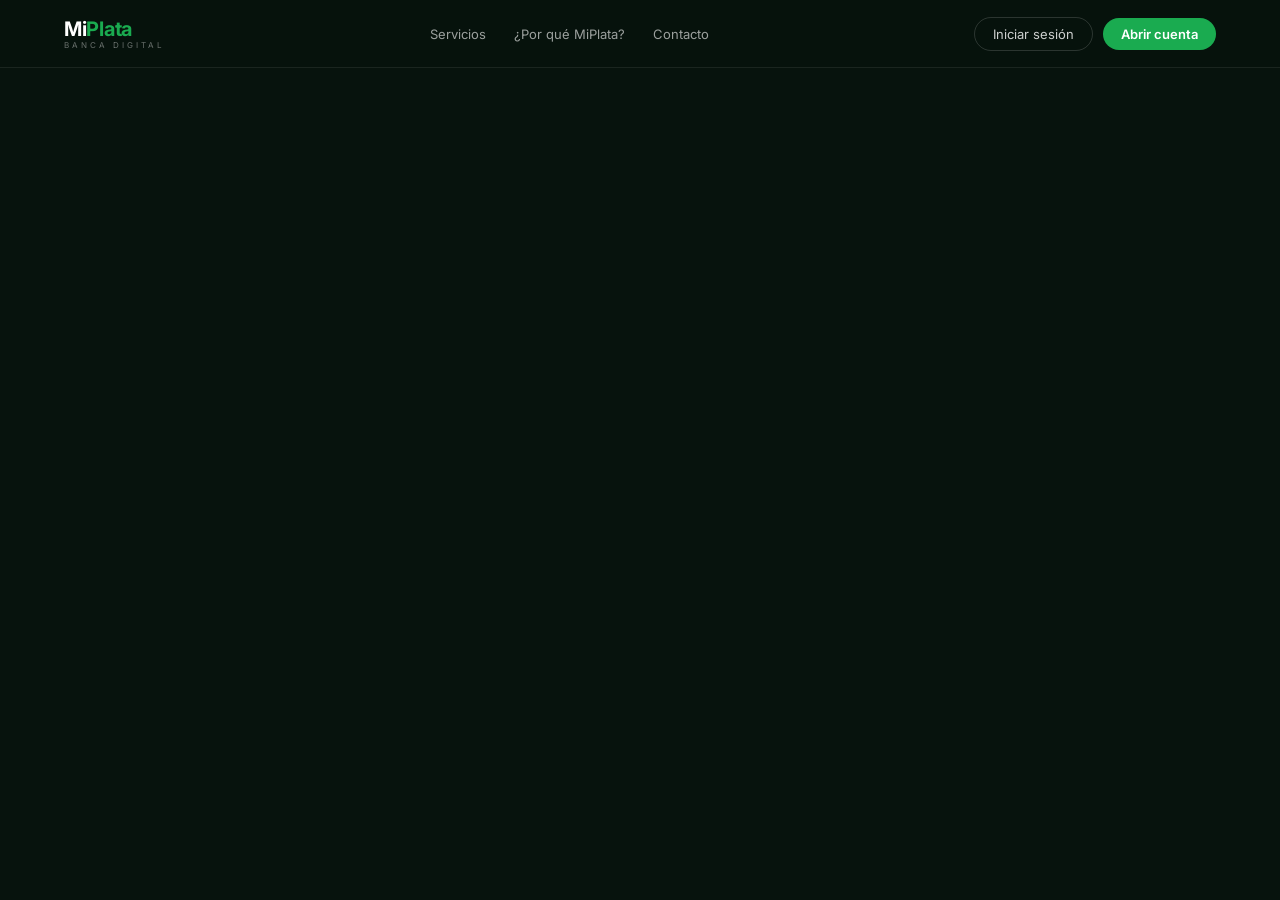
==== commit 78aa77dd: "Actualización de index.html para GitHub Pages" ====
--- a/Miplata/index.html
+++ b/Miplata/index.html
@@ -415,19 +415,19 @@
 </div>
 
 <!-- Scripts en orden estricto de dependencias -->
-<script src="js/models/Enums.js"></script>
-<script src="js/interfaces/Interfaces.js"></script>
-<script src="js/models/Movimiento.js"></script>
-<script src="js/models/Cuenta.js"></script>
-<script src="js/models/CuentaAhorros.js"></script>
-<script src="js/models/CuentaCorriente.js"></script>
-<script src="js/models/TarjetaCredito.js"></script>
-<script src="js/models/Cliente.js"></script>
-<script src="js/services/Services.js"></script>
-<script src="js/ui/Icons.js"></script>
-<script src="js/ui/UIHelpers.js"></script>
-<script src="js/ui/UIAuth.js"></script>
-<script src="js/ui/UIDashboard.js"></script>
+<script src="js/models/enums.js"></script>
+<script src="js/interfaces/interfaces.js"></script>
+<script src="js/models/movimiento.js"></script>
+<script src="js/models/cuenta.js"></script>
+<script src="js/models/cuentaahorros.js"></script>
+<script src="js/models/cuentacorriente.js"></script>
+<script src="js/models/tarjetacredito.js"></script>
+<script src="js/models/cliente.js"></script>
+<script src="js/services/services.js"></script>
+<script src="js/ui/icons.js"></script>
+<script src="js/ui/uihelpers.js"></script>
+<script src="js/ui/uiauth.js"></script>
+<script src="js/ui/uidashboard.js"></script>
 <script src="js/app.js"></script>
 </body>
 </html>
